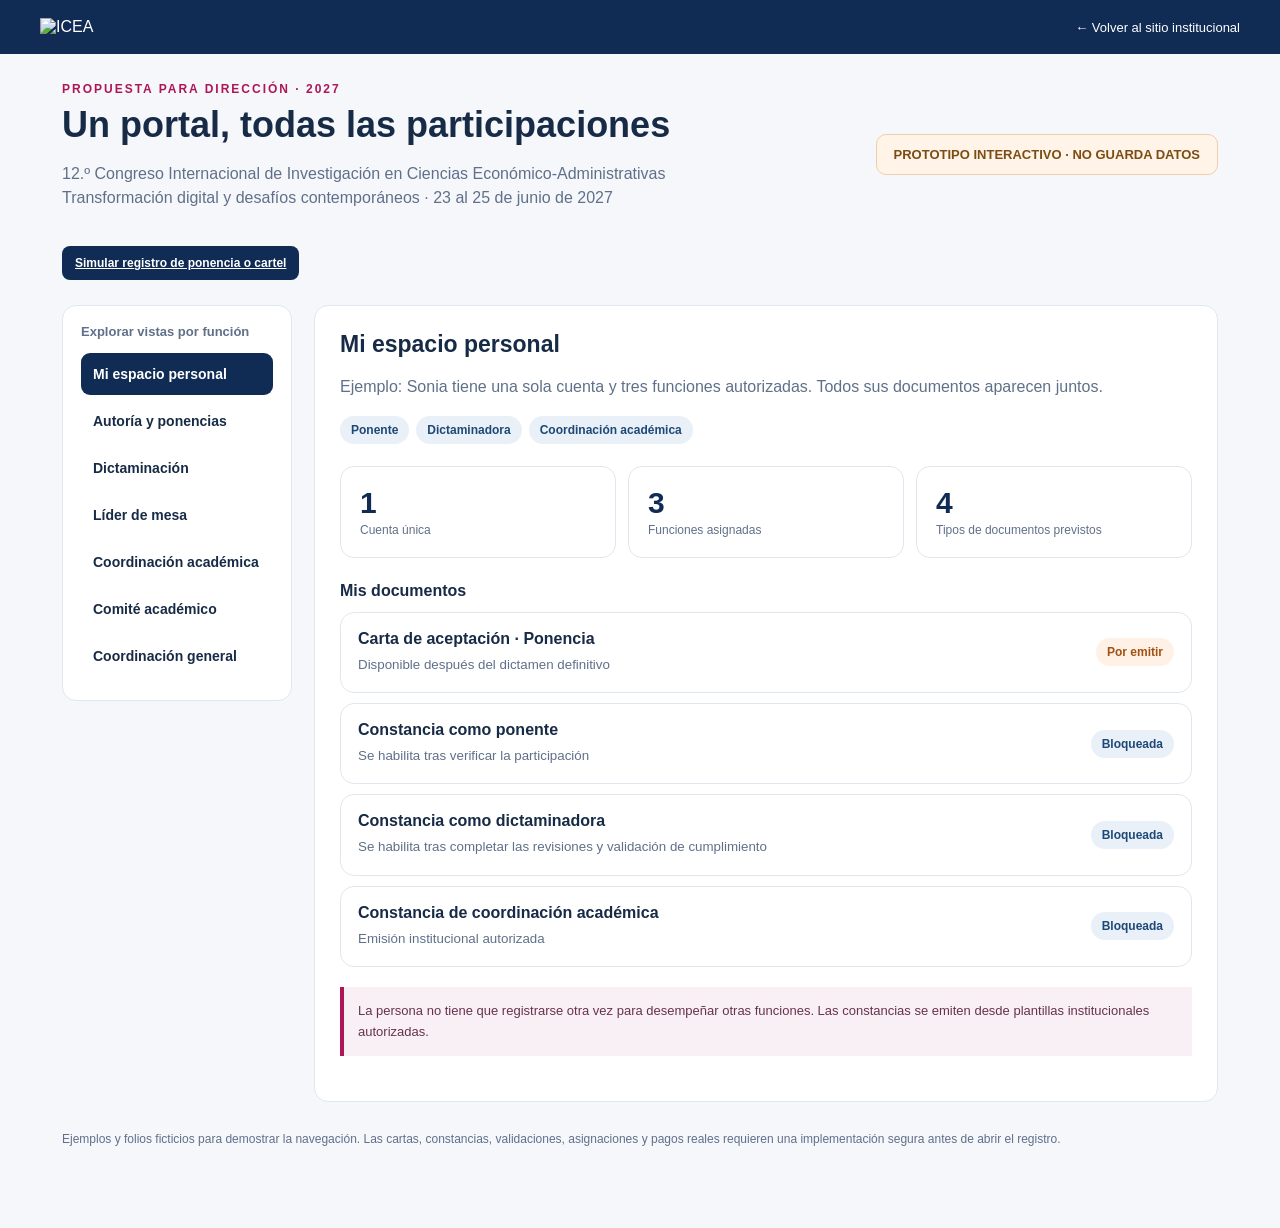
==== prototipo-directora.html @ 7a58d6a5 "Add files via upload" ====
<!doctype html><html lang="es"><head><meta charset="utf-8"><meta name="viewport" content="width=device-width,initial-scale=1"><title>Prototipo ejecutivo | 12.º Congreso ICEA</title><style>
:root{--navy:#102c54;--blue:#1d4877;--pink:#ad1757;--bg:#f5f7fb;--ink:#172b46;--gray:#607089;--line:#e1e7ef}*{box-sizing:border-box}body{margin:0;font-family:Arial,Helvetica,sans-serif;background:var(--bg);color:var(--ink)}header{background:var(--navy);color:white;padding:18px max(22px,calc((100vw - 1200px)/2));display:flex;justify-content:space-between;align-items:center;gap:20px}header img{width:205px;max-width:38vw}header a{color:white;text-decoration:none;font-size:13px}.wrap{max-width:1200px;margin:auto;padding:28px 22px 70px}.eyebrow{color:var(--pink);text-transform:uppercase;letter-spacing:2px;font-size:12px;font-weight:bold}.intro{display:flex;align-items:center;justify-content:space-between;gap:20px;flex-wrap:wrap}.intro h1{font-size:clamp(25px,3vw,36px);margin:8px 0}.intro p{color:var(--gray);line-height:1.5}.demo{background:#fff4e7;border:1px solid #efcfaa;color:#7c4c15;padding:12px 17px;border-radius:10px;font-size:13px;font-weight:bold}.layout{display:grid;grid-template-columns:230px 1fr;gap:22px;margin-top:25px}.sidebar,.panel,.metric,.item{background:white;border:1px solid var(--line);border-radius:14px}.sidebar{padding:18px;align-self:start}.sidebar h3{font-size:13px;color:var(--gray);margin:0 0 14px}.navbtn{width:100%;text-align:left;padding:13px 12px;border:0;border-radius:9px;background:transparent;color:var(--ink);font-size:14px;font-weight:700;cursor:pointer;margin-bottom:5px}.navbtn.active{background:var(--navy);color:white}.panel{padding:25px;min-height:520px}.panel h2{margin:0 0 8px;font-size:23px}.muted{color:var(--gray);line-height:1.6}.metrics{display:grid;grid-template-columns:repeat(3,1fr);gap:12px;margin:22px 0}.metric{padding:19px}.metric strong{display:block;font-size:30px;color:var(--navy)}.metric span{font-size:12px;color:var(--gray)}.sectiontitle{margin:24px 0 12px;font-size:16px}.item{padding:17px;margin:10px 0;display:flex;align-items:center;justify-content:space-between;gap:16px}.item b{display:block;margin-bottom:6px}.item small{color:var(--gray);line-height:1.6}.pill{display:inline-block;border-radius:20px;background:#eaf0f7;color:var(--blue);padding:7px 11px;font-size:12px;font-weight:bold;white-space:nowrap}.warn{background:#fff1e5;color:#a05212}.ok{background:#e8f5ed;color:#19633c}.actions{display:flex;gap:8px;flex-wrap:wrap}.btn{border:0;background:var(--navy);color:white;border-radius:8px;padding:10px 13px;font-weight:bold;cursor:pointer;font-size:12px}.btn.alt{background:#e9eef5;color:var(--navy)}.btn:disabled{opacity:.45;cursor:not-allowed}select{padding:11px;border:1px solid var(--line);border-radius:8px;background:white;max-width:100%}.tabs{display:flex;gap:7px;flex-wrap:wrap;margin:16px 0}.tab{border:1px solid var(--line);background:white;border-radius:20px;padding:9px 13px;cursor:pointer}.tab.active{background:var(--pink);color:white}.note{border-left:4px solid var(--pink);background:#f9f0f5;padding:14px;margin:20px 0;color:#66334b;font-size:13px;line-height:1.6}.flow{display:flex;gap:8px;flex-wrap:wrap;align-items:center;margin:20px 0}.flow span{padding:11px;border:1px solid var(--line);background:white;border-radius:9px;font-size:12px;font-weight:bold}.foot{margin-top:30px;color:var(--gray);font-size:12px}@media(max-width:750px){.layout{grid-template-columns:1fr}.sidebar{display:flex;flex-wrap:wrap;gap:6px}.sidebar h3{width:100%}.navbtn{width:auto}.metrics{grid-template-columns:1fr}.item{align-items:flex-start;flex-direction:column}header{padding:15px 20px}}</style></head><body>
<header><img src="assets/logo-icea-blanco.png" alt="ICEA"><a href="index.html">← Volver al sitio institucional</a></header><main class="wrap"><div class="intro"><div><div class="eyebrow">Propuesta para Dirección · 2027</div><h1>Un portal, todas las participaciones</h1><p>12.º Congreso Internacional de Investigación en Ciencias Económico-Administrativas<br>Transformación digital y desafíos contemporáneos · 23 al 25 de junio de 2027</p></div><div class="demo">PROTOTIPO INTERACTIVO · NO GUARDA DATOS</div><a class="btn" href="registro-demo.html">Simular registro de ponencia o cartel</a></div><div class="layout"><aside class="sidebar"><h3>Explorar vistas por función</h3><button class="navbtn active" data-view="persona">Mi espacio personal</button><button class="navbtn" data-view="autor">Autoría y ponencias</button><button class="navbtn" data-view="revisor">Dictaminación</button><button class="navbtn" data-view="lider">Líder de mesa</button><button class="navbtn" data-view="sonia">Coordinación académica</button><button class="navbtn" data-view="comite">Comité académico</button><button class="navbtn" data-view="general">Coordinación general</button></aside><section class="panel" id="content" aria-live="polite"></section></div><p class="foot">Ejemplos y folios ficticios para demostrar la navegación. Las cartas, constancias, validaciones, asignaciones y pagos reales requieren una implementación segura antes de abrir el registro.</p></main>
<script>
const mesas=['Administración','Comercio Exterior','Contaduría','Economía','Mercadotecnia','Gastronomía','Turismo'];let view='persona',mesa='Turismo',approvals=[false,false,false],third=false,finalDecision='Pendiente';const item=(title,detail,right='')=>`<div class="item"><div><b>${title}</b><small>${detail}</small></div>${right}</div>`;const pill=(s,c='')=>`<span class="pill ${c}">${s}</span>`;const metric=(n,t)=>`<div class="metric"><strong>${n}</strong><span>${t}</span></div>`;const selectMesa=()=>`<label for="mesa">Mesa temática: </label><select id="mesa">${mesas.map(m=>`<option ${m===mesa?'selected':''}>${m}</option>`).join('')}</select>`;const button=(txt,action,alt=false)=>`<button class="btn ${alt?'alt':''}" data-action="${action}">${txt}</button>`;
function render(){document.querySelectorAll('.navbtn').forEach(b=>b.classList.toggle('active',b.dataset.view===view));let html='';if(view==='persona'){html=`<h2>Mi espacio personal</h2><p class="muted">Ejemplo: Sonia tiene una sola cuenta y tres funciones autorizadas. Todos sus documentos aparecen juntos.</p><div class="tabs">${['Ponente','Dictaminadora','Coordinación académica'].map(x=>`<span class="pill">${x}</span>`).join('')}</div><div class="metrics">${metric('1','Cuenta única')}${metric('3','Funciones asignadas')}${metric('4','Tipos de documentos previstos')}</div><h3 class="sectiontitle">Mis documentos</h3>${item('Carta de aceptación · Ponencia','Disponible después del dictamen definitivo',pill('Por emitir','warn'))}${item('Constancia como ponente','Se habilita tras verificar la participación',pill('Bloqueada'))}${item('Constancia como dictaminadora','Se habilita tras completar las revisiones y validación de cumplimiento',pill('Bloqueada'))}${item('Constancia de coordinación académica','Emisión institucional autorizada',pill('Bloqueada'))}<div class="note">La persona no tiene que registrarse otra vez para desempeñar otras funciones. Las constancias se emiten desde plantillas institucionales autorizadas.</div>`}
if(view==='autor'){html=`<h2>Autoría y ponencias</h2><p class="muted">Registro, coautoría, envío de resumen ampliado, seguimiento, pagos y documentos en el mismo lugar.</p><div class="metrics">${metric('3','Máximo de autores')}${metric('1,500–2,000','Palabras del resumen')}${metric('7','Mesas temáticas')}</div>${item('ICEA-2027-001 · Ejemplo de ponencia','Mesa 7 · Turismo · Resumen ampliado sin datos de autoría',pill('En arbitraje'))}${item('ICEA-2027-002 · Ejemplo de cartel','Primer autor estudiante · Mesa 3 · Contaduría',pill('En revisión inicial'))}<h3 class="sectiontitle">Etapas del expediente</h3><div class="flow"><span>Crear cuenta</span>→<span>Registrar coautores</span>→<span>Subir resumen</span>→<span>Dictamen</span>→<span>Carta</span>→<span>Pago</span>→<span>Constancia</span></div><div class="note">La convocatoria abre el registro el 6 de enero de 2027 y cierra la recepción de resúmenes el 28 de febrero de 2027.</div>`}
if(view==='revisor'){html=`<h2>Mis dictámenes</h2><p class="muted">Solo se muestran los trabajos asignados de la mesa autorizada. El arbitraje es doble ciego.</p>${selectMesa()}${item('ICEA-2027-014 · Trabajo asignado','Resumen anonimizado · Fecha límite por definir',pill('Pendiente','warn'))}${item('ICEA-2027-021 · Trabajo evaluado','Rúbrica registrada · Sin acceso al dictamen del otro revisor',pill('Concluido','ok'))}<h3 class="sectiontitle">Constancia como dictaminador</h3>${item('Reconocimiento por arbitraje académico','Disponible al completar y validar las evaluaciones asignadas',pill('Por emitir'))}`}
if(view==='lider'){html=`<h2>Gestión de mesa temática</h2><p class="muted">Los líderes distribuyen los trabajos y gestionan los arbitrajes sin depender de Sonia para cada movimiento.</p>${selectMesa()}<div class="metrics">${metric('8','Trabajos de ejemplo')}${metric('6','Revisores autorizados (ejemplo)')}${metric(third?'1':'0','Tercer arbitraje asignado')}</div>${item('ICEA-2027-014 · Dos revisores','Revisor A: acepta · Revisor B: rechaza',pill(third?'Tercero asignado':'Discrepancia','warn'))}<div class="actions">${button(third?'Tercer revisor asignado':'Asignar tercer revisor autorizado','third')}</div><div class="note">El tercer revisor debe pertenecer a la misma mesa, estar previamente autorizado y no tener conflicto de interés. El comité conserva la decisión final.</div>`}
if(view==='sonia'){html=`<h2>Supervisión académica</h2><p class="muted">Validación inicial del padrón por lotes, monitoreo de siete mesas y atención de incidencias excepcionales.</p><div class="metrics">${metric('7','Mesas temáticas')}${metric(3-approvals.filter(Boolean).length,'Solicitudes por validar (ejemplo)')}${metric('0','Incidencias escaladas')}</div><h3 class="sectiontitle">Solicitudes de revisores · Datos ficticios</h3>${['Revisor A · Turismo','Revisor B · Economía','Revisor C · Administración'].map((x,i)=>item(x,'Registro propuesto por el líder de mesa',approvals[i]?pill('Autorizado','ok'):button('Autorizar (demo)','approve'+i))).join('')}<div class="actions">${button('Autorizar todos los ejemplos','approveall',true)}</div><div class="note">Las autorizaciones reales exigirán verificación de identidad, experiencia, adscripción y conflictos de interés. Este prototipo solo modifica datos temporales en pantalla.</div>`}
if(view==='comite'){html=`<h2>Dictamen final del comité</h2><p class="muted">El comité recibe las evaluaciones, analiza discrepancias y autoriza las cartas de aceptación.</p>${item('ICEA-2027-014 · Discrepancia','Primera evaluación: acepta · Segunda evaluación: rechaza',pill(third?'Tercer arbitraje en curso':'Requiere tercer arbitraje','warn'))}${item('ICEA-2027-021 · Coincidencia','Dos evaluaciones favorables',pill(finalDecision==='Pendiente'?'Por dictaminar':finalDecision,finalDecision==='Pendiente'?'warn':'ok'))}<div class="actions">${button('Simular dictamen final del trabajo 021','decision')}</div><div class="note">No se emite una aceptación automática por mayoría. La decisión final corresponde al comité, con registro de la justificación y trazabilidad.</div>`}
if(view==='general'){html=`<h2>Coordinación general</h2><p class="muted">Vista ejecutiva de la operación, sin acceso innecesario a información confidencial del arbitraje.</p><div class="metrics">${metric('7','Mesas temáticas')}${metric('2','Modalidades de trabajo')}${metric('23–25','Junio de 2027')}</div>${item('Recepción de resúmenes','6 de enero al 28 de febrero de 2027',pill('Programada'))}${item('Cartas de aceptación','29 de marzo al 2 de abril de 2027',pill('Programada'))}${item('Pagos ordinarios','1 de abril al 21 de mayo de 2027',pill('Programada'))}${item('Programa del congreso','Publicación: 7 de junio de 2027',pill('Programada'))}<div class="note">Los comprobantes de pago, asistencias, constancias y cartas tendrán permisos específicos y registros de auditoría.</div>`}
document.getElementById('content').innerHTML=html;const s=document.getElementById('mesa');if(s)s.onchange=e=>{mesa=e.target.value;render()};document.querySelectorAll('[data-action]').forEach(b=>b.onclick=()=>{let a=b.dataset.action;if(a==='third')third=true;if(a==='approveall')approvals=[true,true,true];if(a.startsWith('approve')&&a!=='approveall')approvals[Number(a.slice(7))]=true;if(a==='decision')finalDecision='Aceptado';render()})}document.querySelectorAll('.navbtn').forEach(b=>b.onclick=()=>{view=b.dataset.view;render()});render();
</script></body></html>
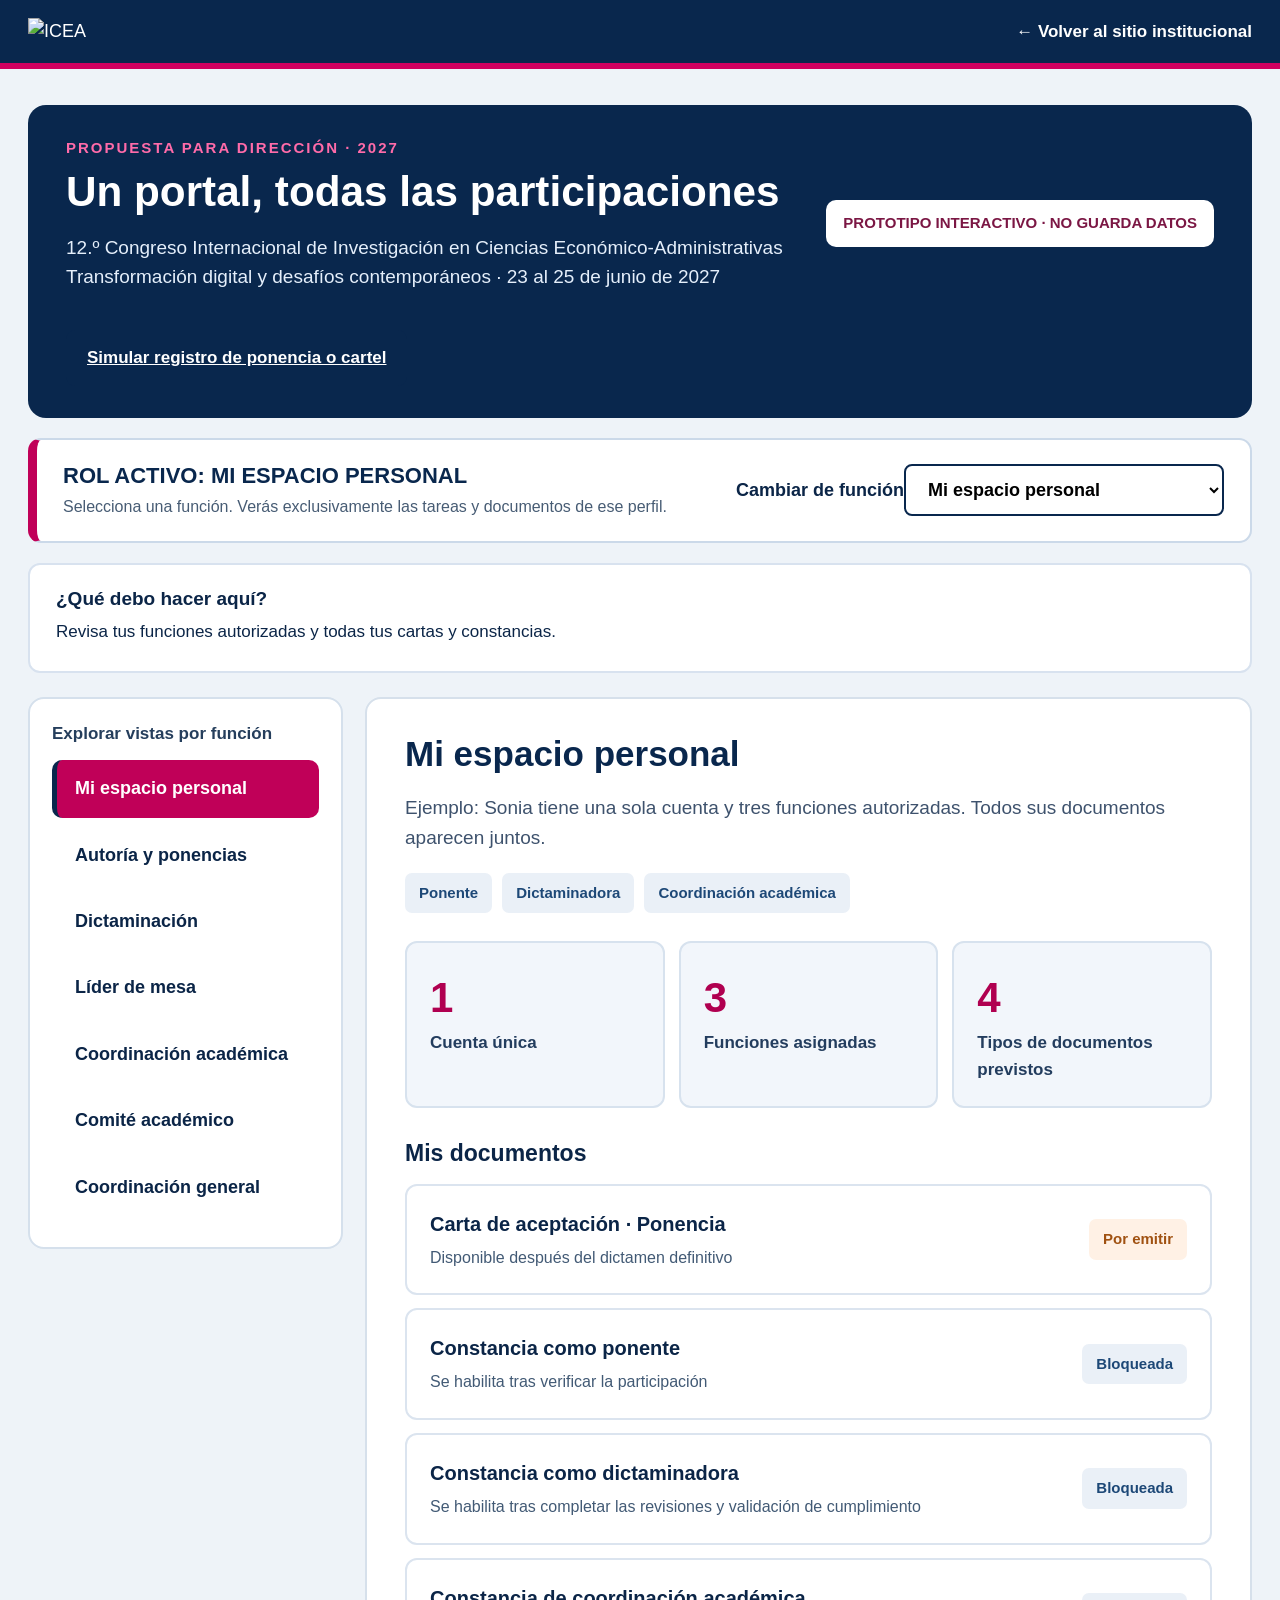
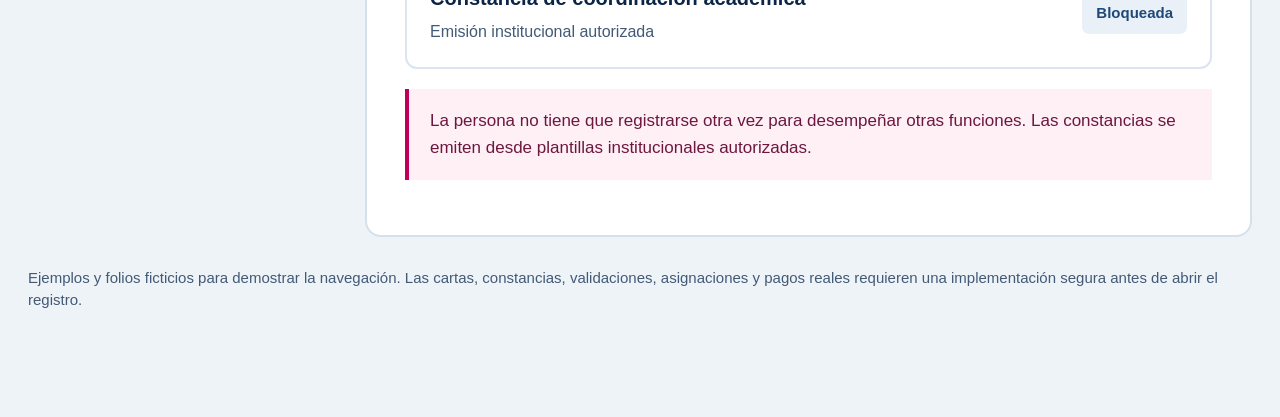
==== commit 379e8b67: "Add files via upload" ====
--- a/prototipo-directora.html
+++ b/prototipo-directora.html
@@ -1,14 +1,18 @@
 <!doctype html><html lang="es"><head><meta charset="utf-8"><meta name="viewport" content="width=device-width,initial-scale=1"><title>Prototipo ejecutivo | 12.º Congreso ICEA</title><style>
-:root{--navy:#102c54;--blue:#1d4877;--pink:#ad1757;--bg:#f5f7fb;--ink:#172b46;--gray:#607089;--line:#e1e7ef}*{box-sizing:border-box}body{margin:0;font-family:Arial,Helvetica,sans-serif;background:var(--bg);color:var(--ink)}header{background:var(--navy);color:white;padding:18px max(22px,calc((100vw - 1200px)/2));display:flex;justify-content:space-between;align-items:center;gap:20px}header img{width:205px;max-width:38vw}header a{color:white;text-decoration:none;font-size:13px}.wrap{max-width:1200px;margin:auto;padding:28px 22px 70px}.eyebrow{color:var(--pink);text-transform:uppercase;letter-spacing:2px;font-size:12px;font-weight:bold}.intro{display:flex;align-items:center;justify-content:space-between;gap:20px;flex-wrap:wrap}.intro h1{font-size:clamp(25px,3vw,36px);margin:8px 0}.intro p{color:var(--gray);line-height:1.5}.demo{background:#fff4e7;border:1px solid #efcfaa;color:#7c4c15;padding:12px 17px;border-radius:10px;font-size:13px;font-weight:bold}.layout{display:grid;grid-template-columns:230px 1fr;gap:22px;margin-top:25px}.sidebar,.panel,.metric,.item{background:white;border:1px solid var(--line);border-radius:14px}.sidebar{padding:18px;align-self:start}.sidebar h3{font-size:13px;color:var(--gray);margin:0 0 14px}.navbtn{width:100%;text-align:left;padding:13px 12px;border:0;border-radius:9px;background:transparent;color:var(--ink);font-size:14px;font-weight:700;cursor:pointer;margin-bottom:5px}.navbtn.active{background:var(--navy);color:white}.panel{padding:25px;min-height:520px}.panel h2{margin:0 0 8px;font-size:23px}.muted{color:var(--gray);line-height:1.6}.metrics{display:grid;grid-template-columns:repeat(3,1fr);gap:12px;margin:22px 0}.metric{padding:19px}.metric strong{display:block;font-size:30px;color:var(--navy)}.metric span{font-size:12px;color:var(--gray)}.sectiontitle{margin:24px 0 12px;font-size:16px}.item{padding:17px;margin:10px 0;display:flex;align-items:center;justify-content:space-between;gap:16px}.item b{display:block;margin-bottom:6px}.item small{color:var(--gray);line-height:1.6}.pill{display:inline-block;border-radius:20px;background:#eaf0f7;color:var(--blue);padding:7px 11px;font-size:12px;font-weight:bold;white-space:nowrap}.warn{background:#fff1e5;color:#a05212}.ok{background:#e8f5ed;color:#19633c}.actions{display:flex;gap:8px;flex-wrap:wrap}.btn{border:0;background:var(--navy);color:white;border-radius:8px;padding:10px 13px;font-weight:bold;cursor:pointer;font-size:12px}.btn.alt{background:#e9eef5;color:var(--navy)}.btn:disabled{opacity:.45;cursor:not-allowed}select{padding:11px;border:1px solid var(--line);border-radius:8px;background:white;max-width:100%}.tabs{display:flex;gap:7px;flex-wrap:wrap;margin:16px 0}.tab{border:1px solid var(--line);background:white;border-radius:20px;padding:9px 13px;cursor:pointer}.tab.active{background:var(--pink);color:white}.note{border-left:4px solid var(--pink);background:#f9f0f5;padding:14px;margin:20px 0;color:#66334b;font-size:13px;line-height:1.6}.flow{display:flex;gap:8px;flex-wrap:wrap;align-items:center;margin:20px 0}.flow span{padding:11px;border:1px solid var(--line);background:white;border-radius:9px;font-size:12px;font-weight:bold}.foot{margin-top:30px;color:var(--gray);font-size:12px}@media(max-width:750px){.layout{grid-template-columns:1fr}.sidebar{display:flex;flex-wrap:wrap;gap:6px}.sidebar h3{width:100%}.navbtn{width:auto}.metrics{grid-template-columns:1fr}.item{align-items:flex-start;flex-direction:column}header{padding:15px 20px}}</style></head><body>
-<header><img src="assets/logo-icea-blanco.png" alt="ICEA"><a href="index.html">← Volver al sitio institucional</a></header><main class="wrap"><div class="intro"><div><div class="eyebrow">Propuesta para Dirección · 2027</div><h1>Un portal, todas las participaciones</h1><p>12.º Congreso Internacional de Investigación en Ciencias Económico-Administrativas<br>Transformación digital y desafíos contemporáneos · 23 al 25 de junio de 2027</p></div><div class="demo">PROTOTIPO INTERACTIVO · NO GUARDA DATOS</div><a class="btn" href="registro-demo.html">Simular registro de ponencia o cartel</a></div><div class="layout"><aside class="sidebar"><h3>Explorar vistas por función</h3><button class="navbtn active" data-view="persona">Mi espacio personal</button><button class="navbtn" data-view="autor">Autoría y ponencias</button><button class="navbtn" data-view="revisor">Dictaminación</button><button class="navbtn" data-view="lider">Líder de mesa</button><button class="navbtn" data-view="sonia">Coordinación académica</button><button class="navbtn" data-view="comite">Comité académico</button><button class="navbtn" data-view="general">Coordinación general</button></aside><section class="panel" id="content" aria-live="polite"></section></div><p class="foot">Ejemplos y folios ficticios para demostrar la navegación. Las cartas, constancias, validaciones, asignaciones y pagos reales requieren una implementación segura antes de abrir el registro.</p></main>
+:root{--navy:#102c54;--blue:#1d4877;--pink:#ad1757;--bg:#f5f7fb;--ink:#172b46;--gray:#607089;--line:#e1e7ef}*{box-sizing:border-box}body{margin:0;font-family:Arial,Helvetica,sans-serif;background:var(--bg);color:var(--ink)}header{background:var(--navy);color:white;padding:18px max(22px,calc((100vw - 1200px)/2));display:flex;justify-content:space-between;align-items:center;gap:20px}header img{width:205px;max-width:38vw}header a{color:white;text-decoration:none;font-size:13px}.wrap{max-width:1200px;margin:auto;padding:28px 22px 70px}.eyebrow{color:var(--pink);text-transform:uppercase;letter-spacing:2px;font-size:12px;font-weight:bold}.intro{display:flex;align-items:center;justify-content:space-between;gap:20px;flex-wrap:wrap}.intro h1{font-size:clamp(25px,3vw,36px);margin:8px 0}.intro p{color:var(--gray);line-height:1.5}.demo{background:#fff4e7;border:1px solid #efcfaa;color:#7c4c15;padding:12px 17px;border-radius:10px;font-size:13px;font-weight:bold}.layout{display:grid;grid-template-columns:230px 1fr;gap:22px;margin-top:25px}.sidebar,.panel,.metric,.item{background:white;border:1px solid var(--line);border-radius:14px}.sidebar{padding:18px;align-self:start}.sidebar h3{font-size:13px;color:var(--gray);margin:0 0 14px}.navbtn{width:100%;text-align:left;padding:13px 12px;border:0;border-radius:9px;background:transparent;color:var(--ink);font-size:14px;font-weight:700;cursor:pointer;margin-bottom:5px}.navbtn.active{background:var(--navy);color:white}.panel{padding:25px;min-height:520px}.panel h2{margin:0 0 8px;font-size:23px}.muted{color:var(--gray);line-height:1.6}.metrics{display:grid;grid-template-columns:repeat(3,1fr);gap:12px;margin:22px 0}.metric{padding:19px}.metric strong{display:block;font-size:30px;color:var(--navy)}.metric span{font-size:12px;color:var(--gray)}.sectiontitle{margin:24px 0 12px;font-size:16px}.item{padding:17px;margin:10px 0;display:flex;align-items:center;justify-content:space-between;gap:16px}.item b{display:block;margin-bottom:6px}.item small{color:var(--gray);line-height:1.6}.pill{display:inline-block;border-radius:20px;background:#eaf0f7;color:var(--blue);padding:7px 11px;font-size:12px;font-weight:bold;white-space:nowrap}.warn{background:#fff1e5;color:#a05212}.ok{background:#e8f5ed;color:#19633c}.actions{display:flex;gap:8px;flex-wrap:wrap}.btn{border:0;background:var(--navy);color:white;border-radius:8px;padding:10px 13px;font-weight:bold;cursor:pointer;font-size:12px}.btn.alt{background:#e9eef5;color:var(--navy)}.btn:disabled{opacity:.45;cursor:not-allowed}select{padding:11px;border:1px solid var(--line);border-radius:8px;background:white;max-width:100%}.tabs{display:flex;gap:7px;flex-wrap:wrap;margin:16px 0}.tab{border:1px solid var(--line);background:white;border-radius:20px;padding:9px 13px;cursor:pointer}.tab.active{background:var(--pink);color:white}.note{border-left:4px solid var(--pink);background:#f9f0f5;padding:14px;margin:20px 0;color:#66334b;font-size:13px;line-height:1.6}.flow{display:flex;gap:8px;flex-wrap:wrap;align-items:center;margin:20px 0}.flow span{padding:11px;border:1px solid var(--line);background:white;border-radius:9px;font-size:12px;font-weight:bold}.foot{margin-top:30px;color:var(--gray);font-size:12px}@media(max-width:750px){.layout{grid-template-columns:1fr}.sidebar{display:flex;flex-wrap:wrap;gap:6px}.sidebar h3{width:100%}.navbtn{width:auto}.metrics{grid-template-columns:1fr}.item{align-items:flex-start;flex-direction:column}header{padding:15px 20px}}</style><style id="icea-redesign">
+:root{--navy:#09274d;--pink:#c00058;--bg:#eef3f8;--ink:#0b2547;--gray:#425a75;--line:#cbd7e5}
+body{font-size:18px;line-height:1.5;background:#eef3f8}header{padding:18px max(28px,calc((100vw - 1500px)/2));border-bottom:6px solid #d00060}header img{width:255px}header a{font-size:17px;font-weight:800}.wrap{max-width:1500px;padding:36px 28px 90px}.intro{background:#09274d;color:white;padding:32px 38px;border-radius:18px;align-items:center}.intro h1{font-size:clamp(34px,3.3vw,52px);line-height:1.13}.intro p{font-size:19px;color:#e5effb}.eyebrow{color:#ff6ba9;font-size:15px}.demo{font-size:15px;background:#fff;color:#7b1744;border:0}.layout{grid-template-columns:315px minmax(0,1fr);gap:22px;margin-top:24px}.sidebar{padding:22px;background:#fff;border:2px solid #d5e0ec;border-radius:16px}.sidebar h3{font-size:17px;color:#253e5c}.navbtn{font-size:18px;line-height:1.3;padding:17px 18px;border-radius:10px;margin-bottom:9px;border-left:5px solid transparent}.navbtn.active{background:#c00058;color:white;border-left-color:#09274d}.navbtn:hover:not(.active){background:#eaf0f7}.panel{padding:35px 38px;border:2px solid #d6e0eb;border-radius:16px;min-height:620px}.panel h2{font-size:35px;line-height:1.15;color:#09274d}.muted{font-size:19px;color:#3e526d}.metrics{gap:14px;margin:28px 0}.metric{background:#f2f6fb;border:2px solid #d7e2ee;padding:23px;border-radius:12px}.metric strong{font-size:42px;color:#b00050}.metric span{font-size:17px;font-weight:700;color:#233d5e}.sectiontitle{font-size:23px}.item{padding:23px;border:2px solid #dbe4ef;border-radius:12px;margin:13px 0;gap:18px}.item b{font-size:20px}.item small{font-size:16px;display:block}.pill{font-size:15px;padding:9px 14px;border-radius:7px}.btn{font-size:17px;padding:15px 21px;border-radius:9px}.btn.alt{background:#e5eef8}.tabs{gap:10px}.note{font-size:17px;background:#fff0f6;color:#6d173e;padding:18px 21px}.flow span{font-size:15px;padding:13px}.foot{font-size:15px}.rolebanner{display:flex;align-items:center;justify-content:space-between;gap:18px;flex-wrap:wrap;background:#fff;border:2px solid #cbd9e9;border-left:9px solid #c00058;border-radius:13px;padding:19px 26px;margin-top:20px}.rolebanner strong{font-size:22px;color:#09274d}.rolebanner p{font-size:16px;margin:3px 0;color:#475c74}.rolebanner select{font-size:18px;font-weight:800;padding:13px 18px;min-width:260px;border:2px solid #09274d}.rolebanner label{font-weight:800}.quickguide{background:#fff;padding:20px 26px;border-radius:12px;border:2px solid #d8e2ef;margin-top:20px}.quickguide strong{font-size:19px}.quickguide p{font-size:17px;margin:6px 0}.navbtn:focus-visible,.btn:focus-visible,select:focus-visible{outline:4px solid #f596bd;outline-offset:2px}
+@media(max-width:1000px){.layout{grid-template-columns:1fr}.sidebar{display:grid;grid-template-columns:repeat(2,minmax(0,1fr));gap:7px}.sidebar h3{grid-column:1/-1}.navbtn{margin:0}.panel{padding:28px}.metrics{grid-template-columns:repeat(3,minmax(0,1fr))}}@media(max-width:650px){.wrap{padding:18px 14px 60px}.intro{padding:24px}.sidebar{grid-template-columns:1fr}.metrics{grid-template-columns:1fr}.panel{padding:22px}.item{flex-direction:column;align-items:flex-start}.rolebanner{padding:18px}.rolebanner select{min-width:0;width:100%}}
+</style></head><body>
+<header><img src="assets/logo-icea-blanco.png" alt="ICEA"><a href="index.html">← Volver al sitio institucional</a></header><main class="wrap"><div class="intro"><div><div class="eyebrow">Propuesta para Dirección · 2027</div><h1>Un portal, todas las participaciones</h1><p>12.º Congreso Internacional de Investigación en Ciencias Económico-Administrativas<br>Transformación digital y desafíos contemporáneos · 23 al 25 de junio de 2027</p></div><div class="demo">PROTOTIPO INTERACTIVO · NO GUARDA DATOS</div><a class="btn" href="registro-demo.html">Simular registro de ponencia o cartel</a></div><div class="rolebanner"><div><strong id="rol-actual">ROL ACTIVO: MI ESPACIO PERSONAL</strong><p>Selecciona una función. Verás exclusivamente las tareas y documentos de ese perfil.</p></div><div><label for="rol-selector">Cambiar de función</label><select id="rol-selector" aria-label="Cambiar función activa"><option value="persona">Mi espacio personal</option><option value="autor">Autora o ponente</option><option value="revisor">Dictaminadora o dictaminador</option><option value="lider">Líder de mesa temática</option><option value="sonia">Coordinación académica</option><option value="comite">Comité académico</option><option value="general">Coordinación general</option></select></div></div><div class="quickguide"><strong>¿Qué debo hacer aquí?</strong><p id="role-help">Consulta todas tus participaciones y documentos en una sola cuenta.</p></div><div class="layout"><aside class="sidebar"><h3>Explorar vistas por función</h3><button class="navbtn active" data-view="persona">Mi espacio personal</button><button class="navbtn" data-view="autor">Autoría y ponencias</button><button class="navbtn" data-view="revisor">Dictaminación</button><button class="navbtn" data-view="lider">Líder de mesa</button><button class="navbtn" data-view="sonia">Coordinación académica</button><button class="navbtn" data-view="comite">Comité académico</button><button class="navbtn" data-view="general">Coordinación general</button></aside><section class="panel" id="content" aria-live="polite"></section></div><p class="foot">Ejemplos y folios ficticios para demostrar la navegación. Las cartas, constancias, validaciones, asignaciones y pagos reales requieren una implementación segura antes de abrir el registro.</p></main>
 <script>
 const mesas=['Administración','Comercio Exterior','Contaduría','Economía','Mercadotecnia','Gastronomía','Turismo'];let view='persona',mesa='Turismo',approvals=[false,false,false],third=false,finalDecision='Pendiente';const item=(title,detail,right='')=>`<div class="item"><div><b>${title}</b><small>${detail}</small></div>${right}</div>`;const pill=(s,c='')=>`<span class="pill ${c}">${s}</span>`;const metric=(n,t)=>`<div class="metric"><strong>${n}</strong><span>${t}</span></div>`;const selectMesa=()=>`<label for="mesa">Mesa temática: </label><select id="mesa">${mesas.map(m=>`<option ${m===mesa?'selected':''}>${m}</option>`).join('')}</select>`;const button=(txt,action,alt=false)=>`<button class="btn ${alt?'alt':''}" data-action="${action}">${txt}</button>`;
-function render(){document.querySelectorAll('.navbtn').forEach(b=>b.classList.toggle('active',b.dataset.view===view));let html='';if(view==='persona'){html=`<h2>Mi espacio personal</h2><p class="muted">Ejemplo: Sonia tiene una sola cuenta y tres funciones autorizadas. Todos sus documentos aparecen juntos.</p><div class="tabs">${['Ponente','Dictaminadora','Coordinación académica'].map(x=>`<span class="pill">${x}</span>`).join('')}</div><div class="metrics">${metric('1','Cuenta única')}${metric('3','Funciones asignadas')}${metric('4','Tipos de documentos previstos')}</div><h3 class="sectiontitle">Mis documentos</h3>${item('Carta de aceptación · Ponencia','Disponible después del dictamen definitivo',pill('Por emitir','warn'))}${item('Constancia como ponente','Se habilita tras verificar la participación',pill('Bloqueada'))}${item('Constancia como dictaminadora','Se habilita tras completar las revisiones y validación de cumplimiento',pill('Bloqueada'))}${item('Constancia de coordinación académica','Emisión institucional autorizada',pill('Bloqueada'))}<div class="note">La persona no tiene que registrarse otra vez para desempeñar otras funciones. Las constancias se emiten desde plantillas institucionales autorizadas.</div>`}
+function render(){const labels={persona:'MI ESPACIO PERSONAL',autor:'AUTORÍA Y PONENCIAS',revisor:'DICTAMINACIÓN',lider:'LÍDER DE MESA',sonia:'COORDINACIÓN ACADÉMICA',comite:'COMITÉ ACADÉMICO',general:'COORDINACIÓN GENERAL'};const helps={persona:'Revisa tus funciones autorizadas y todas tus cartas y constancias.',autor:'Registra tu trabajo, verifica requisitos y consulta el estado de tu postulación.',revisor:'Consulta los trabajos asignados y entrega tu evaluación antes de la fecha límite.',lider:'Asigna dos revisores autorizados por trabajo y atiende discrepancias con un tercero.',sonia:'Autoriza el padrón inicial y supervisa incidencias excepcionales, sin gestionar cada trabajo.',comite:'Revisa los dictámenes de las mesas y autoriza la decisión académica definitiva.',general:'Supervisa fechas, pagos, registros y emisión de documentos del congreso.'};document.getElementById('rol-actual').textContent='ROL ACTIVO: '+labels[view];document.getElementById('role-help').textContent=helps[view];document.getElementById('rol-selector').value=view;document.querySelectorAll('.navbtn').forEach(b=>b.classList.toggle('active',b.dataset.view===view));let html='';if(view==='persona'){html=`<h2>Mi espacio personal</h2><p class="muted">Ejemplo: Sonia tiene una sola cuenta y tres funciones autorizadas. Todos sus documentos aparecen juntos.</p><div class="tabs">${['Ponente','Dictaminadora','Coordinación académica'].map(x=>`<span class="pill">${x}</span>`).join('')}</div><div class="metrics">${metric('1','Cuenta única')}${metric('3','Funciones asignadas')}${metric('4','Tipos de documentos previstos')}</div><h3 class="sectiontitle">Mis documentos</h3>${item('Carta de aceptación · Ponencia','Disponible después del dictamen definitivo',pill('Por emitir','warn'))}${item('Constancia como ponente','Se habilita tras verificar la participación',pill('Bloqueada'))}${item('Constancia como dictaminadora','Se habilita tras completar las revisiones y validación de cumplimiento',pill('Bloqueada'))}${item('Constancia de coordinación académica','Emisión institucional autorizada',pill('Bloqueada'))}<div class="note">La persona no tiene que registrarse otra vez para desempeñar otras funciones. Las constancias se emiten desde plantillas institucionales autorizadas.</div>`}
 if(view==='autor'){html=`<h2>Autoría y ponencias</h2><p class="muted">Registro, coautoría, envío de resumen ampliado, seguimiento, pagos y documentos en el mismo lugar.</p><div class="metrics">${metric('3','Máximo de autores')}${metric('1,500–2,000','Palabras del resumen')}${metric('7','Mesas temáticas')}</div>${item('ICEA-2027-001 · Ejemplo de ponencia','Mesa 7 · Turismo · Resumen ampliado sin datos de autoría',pill('En arbitraje'))}${item('ICEA-2027-002 · Ejemplo de cartel','Primer autor estudiante · Mesa 3 · Contaduría',pill('En revisión inicial'))}<h3 class="sectiontitle">Etapas del expediente</h3><div class="flow"><span>Crear cuenta</span>→<span>Registrar coautores</span>→<span>Subir resumen</span>→<span>Dictamen</span>→<span>Carta</span>→<span>Pago</span>→<span>Constancia</span></div><div class="note">La convocatoria abre el registro el 6 de enero de 2027 y cierra la recepción de resúmenes el 28 de febrero de 2027.</div>`}
 if(view==='revisor'){html=`<h2>Mis dictámenes</h2><p class="muted">Solo se muestran los trabajos asignados de la mesa autorizada. El arbitraje es doble ciego.</p>${selectMesa()}${item('ICEA-2027-014 · Trabajo asignado','Resumen anonimizado · Fecha límite por definir',pill('Pendiente','warn'))}${item('ICEA-2027-021 · Trabajo evaluado','Rúbrica registrada · Sin acceso al dictamen del otro revisor',pill('Concluido','ok'))}<h3 class="sectiontitle">Constancia como dictaminador</h3>${item('Reconocimiento por arbitraje académico','Disponible al completar y validar las evaluaciones asignadas',pill('Por emitir'))}`}
 if(view==='lider'){html=`<h2>Gestión de mesa temática</h2><p class="muted">Los líderes distribuyen los trabajos y gestionan los arbitrajes sin depender de Sonia para cada movimiento.</p>${selectMesa()}<div class="metrics">${metric('8','Trabajos de ejemplo')}${metric('6','Revisores autorizados (ejemplo)')}${metric(third?'1':'0','Tercer arbitraje asignado')}</div>${item('ICEA-2027-014 · Dos revisores','Revisor A: acepta · Revisor B: rechaza',pill(third?'Tercero asignado':'Discrepancia','warn'))}<div class="actions">${button(third?'Tercer revisor asignado':'Asignar tercer revisor autorizado','third')}</div><div class="note">El tercer revisor debe pertenecer a la misma mesa, estar previamente autorizado y no tener conflicto de interés. El comité conserva la decisión final.</div>`}
 if(view==='sonia'){html=`<h2>Supervisión académica</h2><p class="muted">Validación inicial del padrón por lotes, monitoreo de siete mesas y atención de incidencias excepcionales.</p><div class="metrics">${metric('7','Mesas temáticas')}${metric(3-approvals.filter(Boolean).length,'Solicitudes por validar (ejemplo)')}${metric('0','Incidencias escaladas')}</div><h3 class="sectiontitle">Solicitudes de revisores · Datos ficticios</h3>${['Revisor A · Turismo','Revisor B · Economía','Revisor C · Administración'].map((x,i)=>item(x,'Registro propuesto por el líder de mesa',approvals[i]?pill('Autorizado','ok'):button('Autorizar (demo)','approve'+i))).join('')}<div class="actions">${button('Autorizar todos los ejemplos','approveall',true)}</div><div class="note">Las autorizaciones reales exigirán verificación de identidad, experiencia, adscripción y conflictos de interés. Este prototipo solo modifica datos temporales en pantalla.</div>`}
 if(view==='comite'){html=`<h2>Dictamen final del comité</h2><p class="muted">El comité recibe las evaluaciones, analiza discrepancias y autoriza las cartas de aceptación.</p>${item('ICEA-2027-014 · Discrepancia','Primera evaluación: acepta · Segunda evaluación: rechaza',pill(third?'Tercer arbitraje en curso':'Requiere tercer arbitraje','warn'))}${item('ICEA-2027-021 · Coincidencia','Dos evaluaciones favorables',pill(finalDecision==='Pendiente'?'Por dictaminar':finalDecision,finalDecision==='Pendiente'?'warn':'ok'))}<div class="actions">${button('Simular dictamen final del trabajo 021','decision')}</div><div class="note">No se emite una aceptación automática por mayoría. La decisión final corresponde al comité, con registro de la justificación y trazabilidad.</div>`}
 if(view==='general'){html=`<h2>Coordinación general</h2><p class="muted">Vista ejecutiva de la operación, sin acceso innecesario a información confidencial del arbitraje.</p><div class="metrics">${metric('7','Mesas temáticas')}${metric('2','Modalidades de trabajo')}${metric('23–25','Junio de 2027')}</div>${item('Recepción de resúmenes','6 de enero al 28 de febrero de 2027',pill('Programada'))}${item('Cartas de aceptación','29 de marzo al 2 de abril de 2027',pill('Programada'))}${item('Pagos ordinarios','1 de abril al 21 de mayo de 2027',pill('Programada'))}${item('Programa del congreso','Publicación: 7 de junio de 2027',pill('Programada'))}<div class="note">Los comprobantes de pago, asistencias, constancias y cartas tendrán permisos específicos y registros de auditoría.</div>`}
-document.getElementById('content').innerHTML=html;const s=document.getElementById('mesa');if(s)s.onchange=e=>{mesa=e.target.value;render()};document.querySelectorAll('[data-action]').forEach(b=>b.onclick=()=>{let a=b.dataset.action;if(a==='third')third=true;if(a==='approveall')approvals=[true,true,true];if(a.startsWith('approve')&&a!=='approveall')approvals[Number(a.slice(7))]=true;if(a==='decision')finalDecision='Aceptado';render()})}document.querySelectorAll('.navbtn').forEach(b=>b.onclick=()=>{view=b.dataset.view;render()});render();
+document.getElementById('content').innerHTML=html;const s=document.getElementById('mesa');if(s)s.onchange=e=>{mesa=e.target.value;render()};document.querySelectorAll('[data-action]').forEach(b=>b.onclick=()=>{let a=b.dataset.action;if(a==='third')third=true;if(a==='approveall')approvals=[true,true,true];if(a.startsWith('approve')&&a!=='approveall')approvals[Number(a.slice(7))]=true;if(a==='decision')finalDecision='Aceptado';render()})}document.querySelectorAll('.navbtn').forEach(b=>b.onclick=()=>{view=b.dataset.view;render()});document.getElementById('rol-selector').onchange=e=>{view=e.target.value;render()};render();
 </script></body></html>
